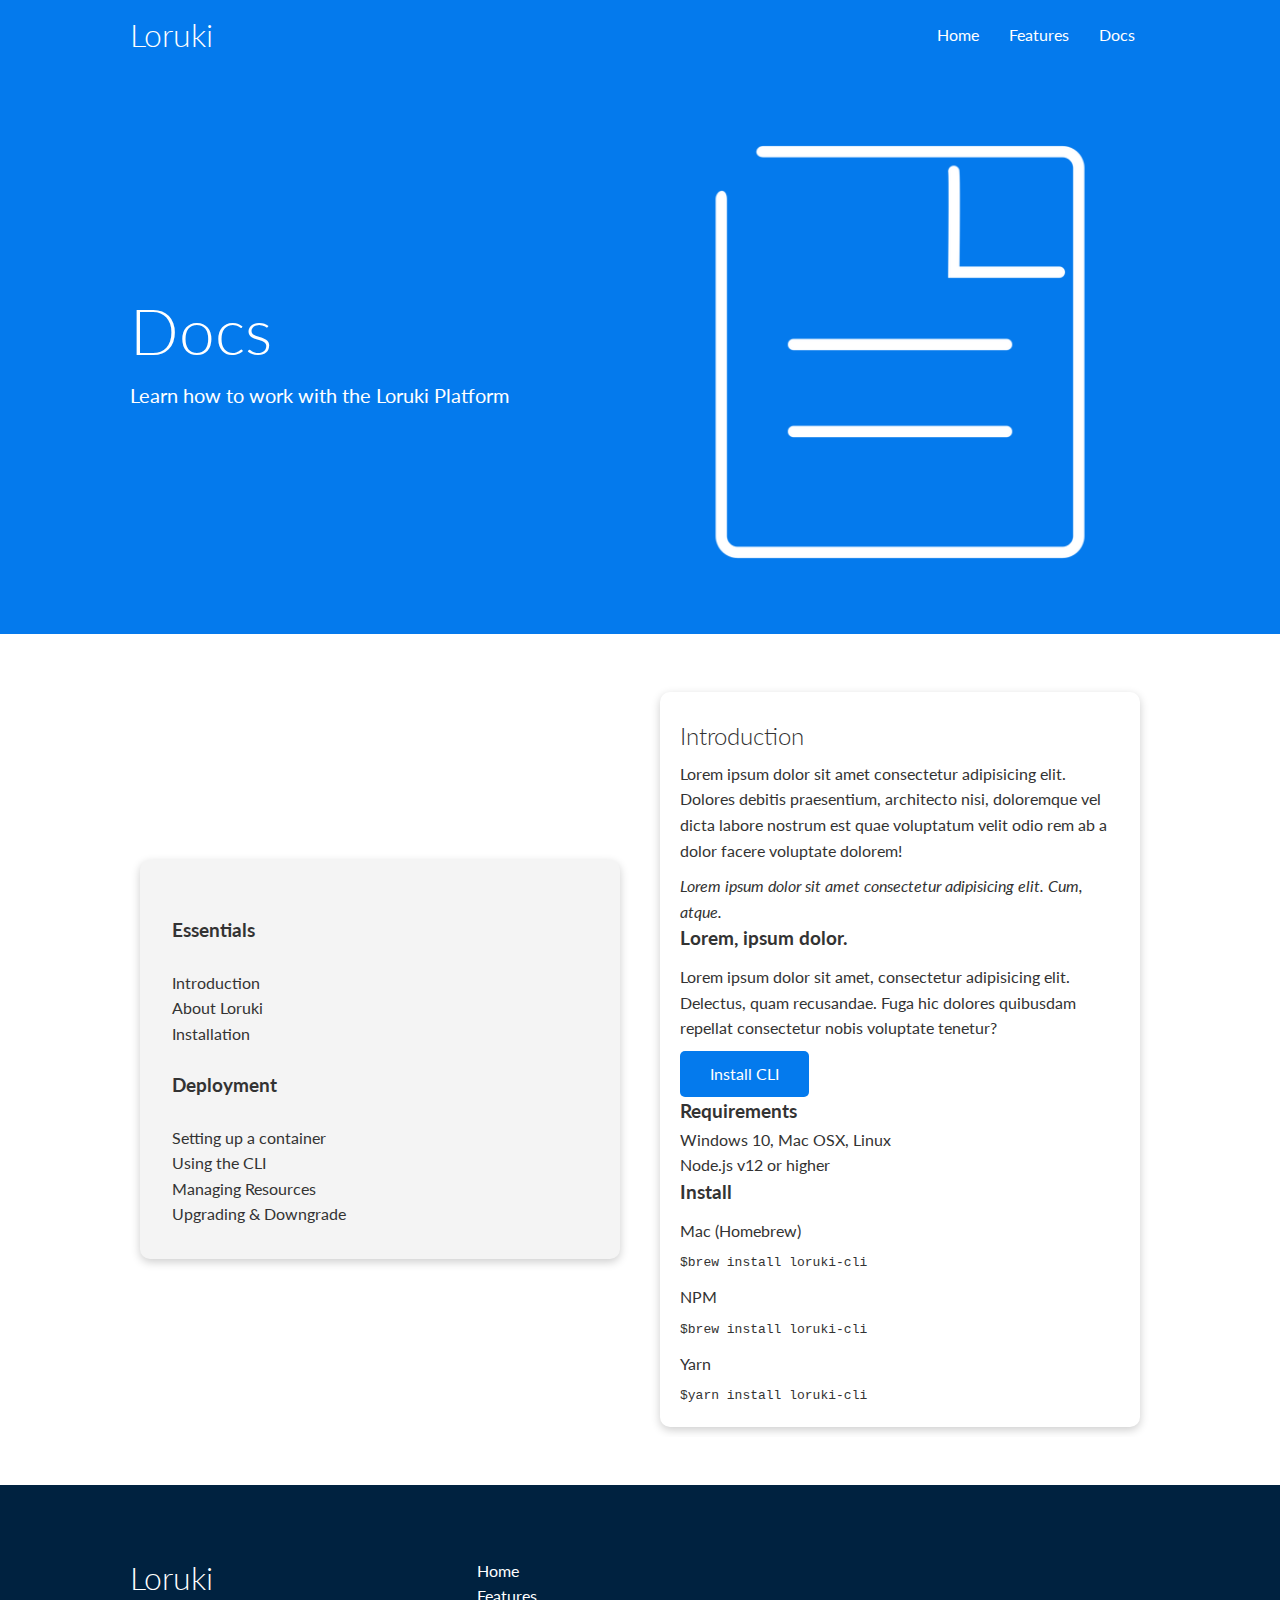
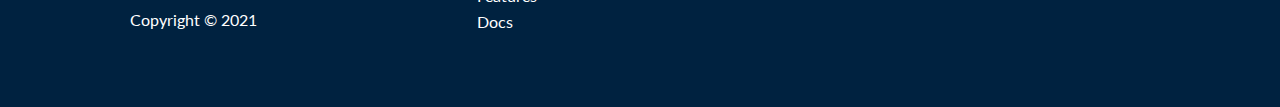
==== docs.html @ 2c0ca60b "Add files via upload" ====
<!DOCTYPE html>
<html lang="en">
<head>
    <meta charset="UTF-8">
    <meta http-equiv="X-UA-Compatible" content="IE=edge">
    <meta name="viewport" content="width=device-width, initial-scale=1.0">
    <link rel="stylesheet" href="https://cdnjs.cloudflare.com/ajax/libs/font-awesome/5.15.3/css/all.min.css" integrity="sha512-iBBXm8fW90+nuLcSKlbmrPcLa0OT92xO1BIsZ+ywDWZCvqsWgccV3gFoRBv0z+8dLJgyAHIhR35VZc2oM/gI1w==" crossorigin="anonymous" referrerpolicy="no-referrer" />
    <link rel="stylesheet" href="css/utilities.css">
    <link rel="stylesheet" href="css/style.css">
    <title>Loruki | Cloud Hosting For Everyone</title>
</head>
<body>
    <!-- Navbar-->
    <div class="navbar">
        <div class="container flex">
            <h1 class="logo">Loruki</h1>
            <nav>
                <ul>
                    <li><a href="index.html">Home</a></li>
                    <li><a href="features.html">Features</a></li>
                    <li><a href="docs.html">Docs</a></li>
                </ul>
            </nav>
        </div>
    </div>

    <!-- Head -->
    <section class="docs-head bg-primary py-3">
        <div class="container grid">
            <div>
                <h1 class="xl">Docs</h1>
                <p class="lead">
                    Learn how to work with the Loruki Platform
                </p>
            </div>
            <img src="images/docs.png" alt="">
        </div>
    </section>

     <!-- Docs main -->
     <section class="docs-main my-4">
         <div class="container grid">
             <div class="card bg-light p-3">
                 <h3 class="my-2">Essentials</h3>
                 <nav>
                     <ul>
                         <li><a href="#">Introduction</a></li>
                         <li><a href="#">About Loruki</a></li>
                         <li><a href="#">Installation</a></li>
                     </ul>
                 </nav>

                 <h3 class="my-2">Deployment</h3>
                 <nav>
                     <ul>
                         <li><a href="#">Setting up a container</a></li>
                         <li><a href="#">Using the CLI</a></li>
                         <li><a href="#">Managing Resources</a></li>
                         <li><a href="#">Upgrading & Downgrade</a></li>
                     </ul>
                 </nav>
             </div>

             <div class="card">
                 <h2>Introduction</h2>
                 <p>Lorem ipsum dolor sit amet consectetur adipisicing elit. Dolores debitis praesentium, architecto nisi, doloremque vel dicta labore nostrum est quae voluptatum velit odio rem ab a dolor facere voluptate dolorem!</p>
                 <div class="alert alert-success">
                     <i class="fas fa-intro">Lorem ipsum dolor sit amet consectetur adipisicing elit. Cum, atque.</i>
                 </div>

                 <h3>Lorem, ipsum dolor.</h3>
                 <p>Lorem ipsum dolor sit amet, consectetur adipisicing elit. Delectus, quam recusandae. Fuga hic dolores quibusdam repellat consectetur nobis voluptate tenetur?</p>
                 <a href="#" class="btn btn-primary">Install CLI</a>

                 <h3>Requirements</h3>
                 <ul>
                     <li>Windows 10, Mac OSX, Linux</li>
                     <li>Node.js v12 or higher</li>
                 </ul>

                 <h3>Install</h3>
                 <p>Mac (Homebrew)</p>
                 <pre><code>$brew install loruki-cli</code></pre>
                 <p>NPM</p>
                 <pre><code>$brew install loruki-cli</code></pre>
                 <p>Yarn</p>
                 <pre><code>$yarn install loruki-cli</code></pre>
            </div>
         </div>
     </section>

    <!-- Footer -->
    <footer class="footer bg-dark py-5">
        <div class="container grid grid-3">
            <div>
                <h1>Loruki</h1>
                <p>Copyright &copy; 2021</p>
            </div>
            <nav>
                <ul>
                    <li><a href="index.html">Home</a></li>
                    <li><a href="features.html">Features</a></li>
                    <li><a href="docs.html">Docs</a></li>
                </ul>
            </nav>

            <div class="social">
                <a href="#"><i class="fab fa-github fa-2x"></i></a>
                <a href="#"><i class="fab fa-facebook fa-2x"></i></a>
                <a href="#"><i class="fab fa-instagram fa-2x"></i></a>
                <a href="#"><i class="fab fa-twitter fa-2x"></i></a>
            </div>
        </div>
    </footer>
    
</body>
</html>
---- css/utilities.css ----
/* Utilities  */
.container {
    max-width: 1100px;
    margin: 0 auto;
    overflow: auto;
    padding: 0 40px;
}

.card {
    background-color: #fff;
    color: #333;
    border-radius:  10px;
    box-shadow: 0 3px 10px rgba(0, 0, 0, 0.2);
    padding: 20px;
    margin: 10px;
}

.btn {
    display: inline-block;
    padding: 10px 30px;
    cursor: pointer;
    background: var(--primary-color);
    color: #fff;
    border: none;
    border-radius: 5px;
}

.btn-outline {
    background-color: transparent;
    border: 1px #fff solid;
}

.btn:hover {
    transform: scale(0.98);
}

/* Backgrounds & coloured buttons */
.bg-primary, 
.btn-primary {
    background-color: var(--primary-color);
    color: #fff;
}

.bg-secondary, 
.btn-secondary {
    background-color: var(--secondary-color);
    color: #fff;
}

.bg-dark, 
.btn-dark {
    background-color: var(--dark-color);
    color: #fff;
}

.bg-primary a,
.btn-primary a,
.bg-secondary a,
.btn-secondary a,
.bg-dark a,
.btn-dark a {
    color: #fff;
}


.bg-light, 
.btn-light {
    background-color: var(--light-color);
    color: #333;
}

/* Text sizes */
.lead {
    font-size: 20px;
}

.sm {
    font-size: 1rem;
}

.md {
    font-size: 2rem;
}

.lg {
    font-size: 3rem;
}

.xl {
    font-size: 4rem;
}


.text-center {
    text-align: center;
}

.flex {
    display: flex;
    justify-content: space-between;
    align-items: center;
    height: 100%;
}

.grid {
    display: grid;
    grid-template-columns: repeat(2, 1fr);
    gap: 20px;
    height: 100%;
    justify-content: center;
    align-items: center;
}

.grid-3 {
    grid-template-columns: repeat(3, 1fr);
}

/* Margin */
.my-1 {
    margin: 1rem 0;
}

.my-2 {
    margin: 1.5rem 0;
}
.my-3 {
    margin: 2rem 0;
}

.my-4 {
    margin: 3rem 0;
}

.my-5 {
    margin: 4rem 0;
}

.m-1 {
    margin: 1rem;
}

.m-2 {
    margin: 1.5rem;
}
.m-3 {
    margin: 2rem;
}

.m-4 {
    margin: 3rem;
}

.m-5 {
    margin: 4rem;
}

/* Padding */
.py-1 {
    padding: 1rem 0;
}

.py-2 {
    padding: 1.5rem 0;
}
.py-3 {
    padding: 2rem 0;
}

.py-4 {
    padding: 3rem 0;
}

.py-5 {
    padding: 4rem 0;
}

.p-1 {
    padding: 1rem;
}

.p-2 {
    padding: 1.5rem;
}
.p-3 {
    padding: 2rem;
}

.p-4 {
    padding: 3rem;
}

.p-5 {
    padding: 4rem;
}
---- css/style.css ----
@import url('https://fonts.googleapis.com/css2?family=Lato:wght@300&display=swap');

:root {
    --primary-color: #047aed;
    --secondary-color: #1c3fa8;
    --dark-color: #002240;
    --light-color: #f4f4f4;
}
* {
    box-sizing: border-box;
    padding: 0;
    margin: 0;
}

body {
    font-family: 'Lato', sans-serif;
    color: #333;
    line-height: 1.6;
}

ul {
    list-style-type: none;
}

a {
    text-decoration: none;
    color: #333;
}

h1,
h2 {
    font-weight: 300;
    line-height: 1.2;
    margin: 10px 0;
}

p {
    margin: 10px 0;
}

img {
    width: 100%;
}

/* Navbar */
.navbar {
    background-color: var(--primary-color);
    color: #fff;
    height: 70px;
}

.navbar ul {
    display: flex;
}

.navbar a {
    color: #fff;
    padding: 10px;
    margin: 0 5px;
}

.navbar a:hover {
    border-bottom: 2px #fff solid;
}

.navbar .flex {
    justify-content: space-between;
}

/* Showcase */
.showcase {
    height: 400px;
    background-color: var(--primary-color);
    color: #fff;
    position: relative;
}

.showcase h1 {
    font-size: 40px;
}

.showcase p {
    margin: 20px 0;
}

.showcase .grid {
    overflow: visible;
    grid-template-columns: 55% 45%;
    gap: 30px;
}

.showcase-form {
    position: relative;
    top: 60px;
    height: 350px;
    width: 400px;
    padding: 40px;
    z-index: 100;
    justify-self: flex-end;
}

.showcase-form .form-control {
    margin: 30px 0;
}

.showcase-form input[type='text'],
.showcase-form input[type='email'] {
    border: 0;
    border-bottom: 1px solid #b4becb;
    width:100%;
    padding: 3px;
    font-size: 16px;
}

.showcase-form input:focus {
    outline: none;
}

.showcase::before,
.showcase::after {
    content:'';
    position: absolute;
    height:100px;
    bottom:-70px;
    right: 0;
    left: 0;
    background: #fff;
    transform: skewY(-3deg);
    -webkit-transform: skewY(-3deg);
    -moz-transform: skewY(-3deg);
    -ms-transform: skewY(-3deg);
}

/* Stats */
.stats {
    padding-top: 100px;
}

.stats-heading {
    max-width: 500px;
    margin: auto;
}

.stats .grid h3 {
    font-size: 35px;
}

.stats .grid p {
    font-size: 20px;
    font-weight: bold;
}

/* CLI */
.cli .grid {
    grid-template-columns: repeat(3, 1fr);
    grid-template-rows: repeat(2, 1fr);
}

.cli .grid > *:first-child {
    grid-column: 1 /span 2;
    grid-row:1 / span 2;
}

/* Cloud */
.cloud .grid {
    grid-template-columns: 4fr 3fr;
}

/* Languages */
.languages .flex {
    flex-wrap:wrap;
}
.languages .card {
    text-align: center;
    margin: 18px 10px 40px;
    transition: transform 0.2s ease-in;
}

.languages .card h4 {
    font-size: 20px;
    margin-bottom: 10px;
}

.languages .card:hover {
    transform: translateY(-15px);
}

/* Features */
.features-head img {
    width: 200px;
    justify-self: flex-end;
}

.features-sub-head img {
    width: 300px;
    justify-self: flex-end;
}

.features-main .card > i {
    margin-right: 20px;
}

.features-main .grid > i {
    padding: 30px;
}

.features-main .grid > *:first-child {
    grid-column: 1 / span 3;
}

.features-main .grid > *:nth-child(2) {
    grid-column: 1 / span 2;
}

/* Footer */
.footer .social a {
    margin: 0 10px;
}

/* Tablets and under */
@media(max-width: 768px) {
    .grid,
    .showcase .grid,
    .stats .grid,
    .cli .grid,
    .cloud .grid {
        grid-template-columns:  1fr;
        grid-template-rows: 1fr;
    }

    .showcase {
        height: auto;
    }

    .showcase-text {
        text-align: center;
        margin-top: 40px;
    }

    .showcase-form {
        justify-self: center;
        margin: auto;
    }

    .cli .grid > *:first-child {
        grid-column: 1;
        grid-row: 1;
    }
}

@media(max-width: 500px) {
    .navbar {
        height: 110px;
    }

    .navbar .flex {
        flex-direction: column;
    }

    .navbar ul {
        padding: 10px;
        background-color: rgba(0, 0, 0, 0.1);
    }
}
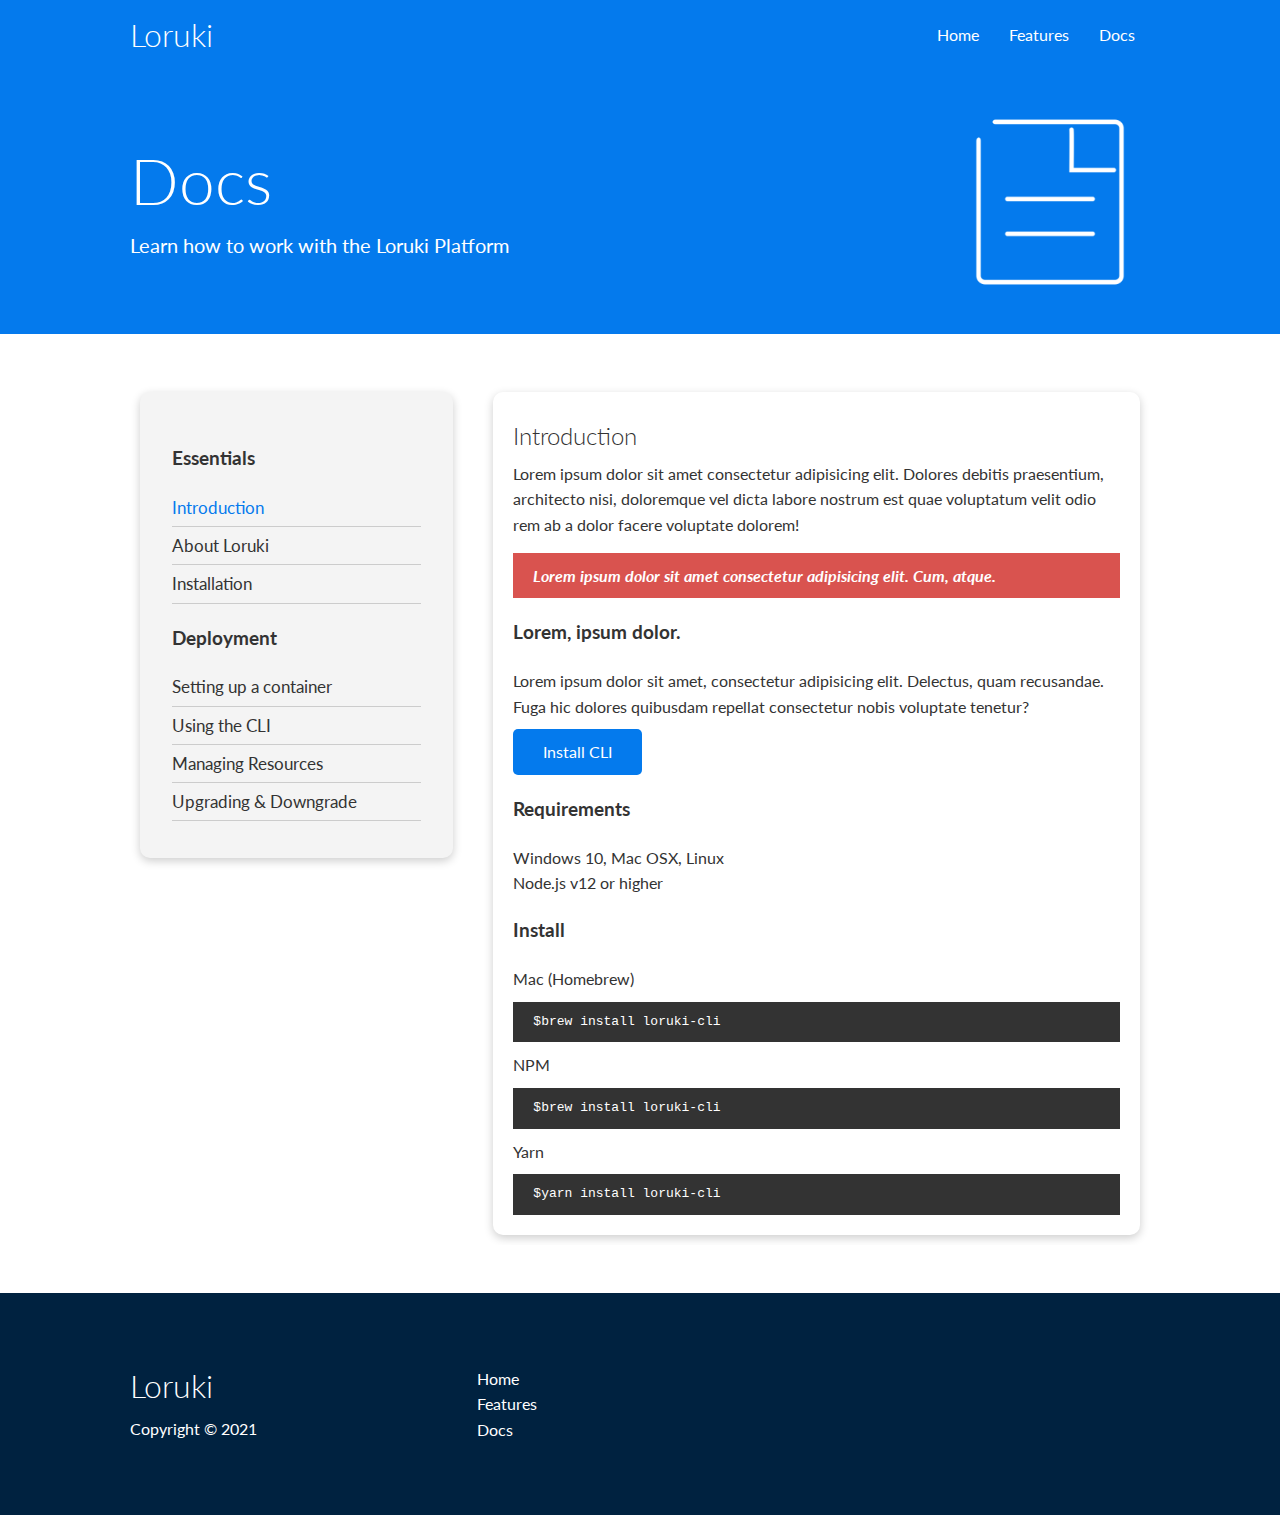
==== commit e8282897: "Added some text styling" ====
--- a/docs.html
+++ b/docs.html
@@ -44,7 +44,7 @@
                  <h3 class="my-2">Essentials</h3>
                  <nav>
                      <ul>
-                         <li><a href="#">Introduction</a></li>
+                         <li><a class="text-primary" href="#">Introduction</a></li>
                          <li><a href="#">About Loruki</a></li>
                          <li><a href="#">Installation</a></li>
                      </ul>
--- a/css/utilities.css
+++ b/css/utilities.css
@@ -53,6 +53,12 @@
     color: #fff;
 }
 
+.bg-light, 
+.btn-light {
+    background-color: var(--light-color);
+    color: #333;
+}
+
 .bg-primary a,
 .btn-primary a,
 .bg-secondary a,
@@ -62,11 +68,21 @@
     color: #fff;
 }
 
-
-.bg-light, 
-.btn-light {
-    background-color: var(--light-color);
-    color: #333;
+/* Text colors */
+.text-primary {
+    color: var(--primary-color);
+}
+
+.text-secondary {
+    color: var(--secondary-color);
+}
+
+.text-dark {
+    color: var(--dark-color);
+}
+
+.text-light {
+    color: var(--light-color);
 }
 
 /* Text sizes */
@@ -93,6 +109,28 @@
 
 .text-center {
     text-align: center;
+}
+
+/* Alert */
+.alert {
+    background-color: var(--light-color);
+    padding: 10px 20px;
+    font-weight: bold;
+    margin: 15px 0;
+}
+
+.alert i {
+    margin-right: 10px;
+}
+
+.alert-success {
+    background-color: var(--success-color);
+    color: #fff;
+}
+
+.alert-success {
+    background-color: var(--error-color);
+    color: #fff;
 }
 
 .flex {
--- a/css/style.css
+++ b/css/style.css
@@ -5,6 +5,8 @@
     --secondary-color: #1c3fa8;
     --dark-color: #002240;
     --light-color: #f4f4f4;
+    --success-color: #5cb85c;
+    --error-color: #d9534f;
 }
 * {
     box-sizing: border-box;
@@ -40,6 +42,12 @@
 
 img {
     width: 100%;
+}
+
+code, pre {
+    background: #333;
+    color: #fff;
+    padding: 10px;
 }
 
 /* Navbar */
@@ -186,7 +194,7 @@
 }
 
 /* Features */
-.features-head img {
+.features-head img, .docs-head img {
     width: 200px;
     justify-self: flex-end;
 }
@@ -210,6 +218,27 @@
 
 .features-main .grid > *:nth-child(2) {
     grid-column: 1 / span 2;
+}
+
+/* Docs */
+.docs-main h3 {
+    margin:20px 0;
+}
+
+.docs-main .grid {
+    grid-template-columns: 1fr 2fr;
+    align-items: flex-start;
+}
+
+.docs-main nav li {
+    font-size: 17px;
+    padding-bottom: 5px;
+    margin-bottom: 5px;
+    border-bottom:1px #ccc solid;
+}
+
+.docs-main a:hover {
+    font-weight: bold;
 }
 
 /* Footer */
@@ -261,4 +290,4 @@
         padding: 10px;
         background-color: rgba(0, 0, 0, 0.1);
     }
-}
+}